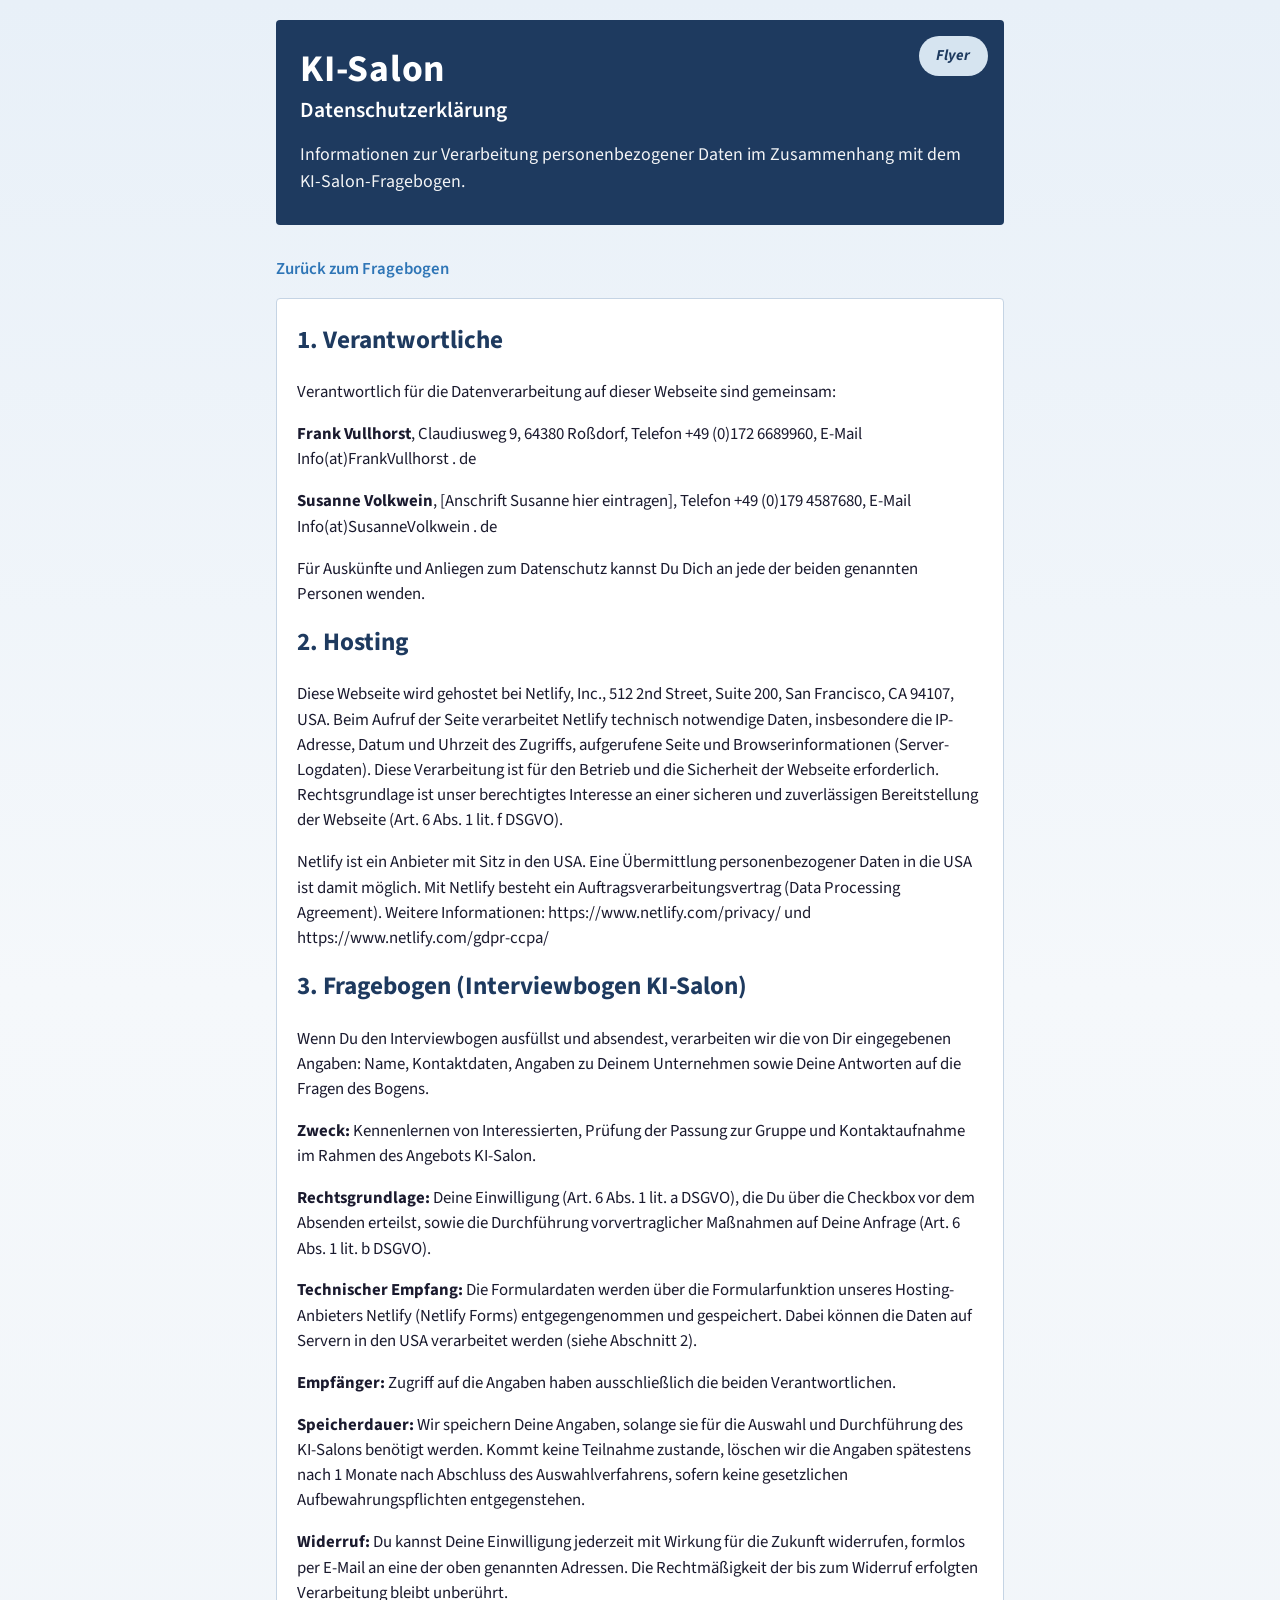
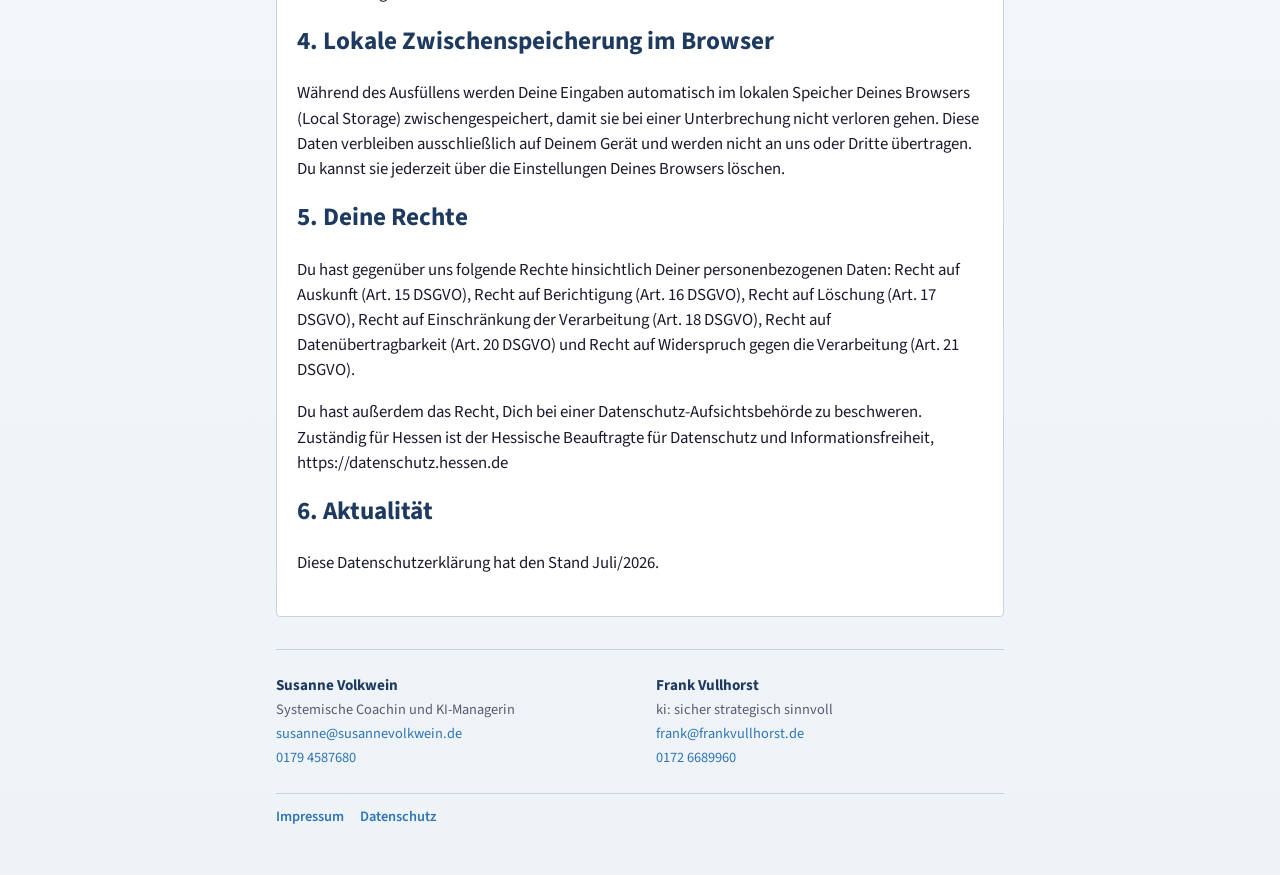
==== datenschutz.html @ 0740400a "Deine Commit-Nachricht" ====
<!DOCTYPE html>
<html lang="de">
<head>
  <meta charset="UTF-8">
  <meta name="viewport" content="width=device-width, initial-scale=1">
  <title>Datenschutz – KI-Salon</title>
  <link rel="preconnect" href="https://fonts.googleapis.com">
  <link rel="preconnect" href="https://fonts.gstatic.com" crossorigin>
  <link href="https://fonts.googleapis.com/css2?family=Source+Sans+3:ital,wght@0,400;0,600;0,700;1,400&display=swap" rel="stylesheet">
  <link rel="stylesheet" href="css/styles.css">
</head>
<body>
  <div class="page">
    <header class="hero">
      <a class="hero-action hero-flyer" href="assets/KI-Salon_Flyer.pdf" target="_blank" rel="noopener noreferrer">Flyer</a>
      <p class="hero-brand">KI-Salon</p>
      <h1 class="hero-title">Datenschutzerklärung</h1>
      <p class="hero-intro">Informationen zur Verarbeitung personenbezogener Daten im Zusammenhang mit dem KI-Salon-Fragebogen.</p>
    </header>

    <a class="back-link" href="index.html">Zurück zum Fragebogen</a>

    <main class="legal-content">
      <h2>1. Verantwortliche</h2>
      <p>Verantwortlich für die Datenverarbeitung auf dieser Webseite sind gemeinsam:</p>

      <p><strong>Frank Vullhorst</strong>, Claudiusweg 9, 64380 Roßdorf, Telefon +49 (0)172 6689960, E-Mail Info(at)FrankVullhorst . de</p>

      <p><strong>Susanne Volkwein</strong>, [Anschrift Susanne hier eintragen], Telefon +49 (0)179 4587680, E-Mail Info(at)SusanneVolkwein . de</p>

      <p>Für Auskünfte und Anliegen zum Datenschutz kannst Du Dich an jede der beiden genannten Personen wenden.</p>

      <h2>2. Hosting</h2>
      <p>Diese Webseite wird gehostet bei Netlify, Inc., 512 2nd Street, Suite 200, San Francisco, CA 94107, USA. Beim Aufruf der Seite verarbeitet Netlify technisch notwendige Daten, insbesondere die IP-Adresse, Datum und Uhrzeit des Zugriffs, aufgerufene Seite und Browserinformationen (Server-Logdaten). Diese Verarbeitung ist für den Betrieb und die Sicherheit der Webseite erforderlich. Rechtsgrundlage ist unser berechtigtes Interesse an einer sicheren und zuverlässigen Bereitstellung der Webseite (Art. 6 Abs. 1 lit. f DSGVO).</p>

      <p>Netlify ist ein Anbieter mit Sitz in den USA. Eine Übermittlung personenbezogener Daten in die USA ist damit möglich. Mit Netlify besteht ein Auftragsverarbeitungsvertrag (Data Processing Agreement). Weitere Informationen: https://www.netlify.com/privacy/ und https://www.netlify.com/gdpr-ccpa/</p>

      <h2>3. Fragebogen (Interviewbogen KI-Salon)</h2>
      <p>Wenn Du den Interviewbogen ausfüllst und absendest, verarbeiten wir die von Dir eingegebenen Angaben: Name, Kontaktdaten, Angaben zu Deinem Unternehmen sowie Deine Antworten auf die Fragen des Bogens.</p>

      <p><strong>Zweck:</strong> Kennenlernen von Interessierten, Prüfung der Passung zur Gruppe und Kontaktaufnahme im Rahmen des Angebots KI-Salon.</p>

      <p><strong>Rechtsgrundlage:</strong> Deine Einwilligung (Art. 6 Abs. 1 lit. a DSGVO), die Du über die Checkbox vor dem Absenden erteilst, sowie die Durchführung vorvertraglicher Maßnahmen auf Deine Anfrage (Art. 6 Abs. 1 lit. b DSGVO).</p>

      <p><strong>Technischer Empfang:</strong> Die Formulardaten werden über die Formularfunktion unseres Hosting-Anbieters Netlify (Netlify Forms) entgegengenommen und gespeichert. Dabei können die Daten auf Servern in den USA verarbeitet werden (siehe Abschnitt 2).</p>

      <p><strong>Empfänger:</strong> Zugriff auf die Angaben haben ausschließlich die beiden Verantwortlichen.</p>

      <p><strong>Speicherdauer:</strong> Wir speichern Deine Angaben, solange sie für die Auswahl und Durchführung des KI-Salons benötigt werden. Kommt keine Teilnahme zustande, löschen wir die Angaben spätestens nach 1 Monate nach Abschluss des Auswahlverfahrens, sofern keine gesetzlichen Aufbewahrungspflichten entgegenstehen.</p>

      <p><strong>Widerruf:</strong> Du kannst Deine Einwilligung jederzeit mit Wirkung für die Zukunft widerrufen, formlos per E-Mail an eine der oben genannten Adressen. Die Rechtmäßigkeit der bis zum Widerruf erfolgten Verarbeitung bleibt unberührt.</p>

      <h2>4. Lokale Zwischenspeicherung im Browser</h2>
      <p>Während des Ausfüllens werden Deine Eingaben automatisch im lokalen Speicher Deines Browsers (Local Storage) zwischengespeichert, damit sie bei einer Unterbrechung nicht verloren gehen. Diese Daten verbleiben ausschließlich auf Deinem Gerät und werden nicht an uns oder Dritte übertragen. Du kannst sie jederzeit über die Einstellungen Deines Browsers löschen.</p>

      <h2>5. Deine Rechte</h2>
      <p>Du hast gegenüber uns folgende Rechte hinsichtlich Deiner personenbezogenen Daten: Recht auf Auskunft (Art. 15 DSGVO), Recht auf Berichtigung (Art. 16 DSGVO), Recht auf Löschung (Art. 17 DSGVO), Recht auf Einschränkung der Verarbeitung (Art. 18 DSGVO), Recht auf Datenübertragbarkeit (Art. 20 DSGVO) und Recht auf Widerspruch gegen die Verarbeitung (Art. 21 DSGVO).</p>

      <p>Du hast außerdem das Recht, Dich bei einer Datenschutz-Aufsichtsbehörde zu beschweren. Zuständig für Hessen ist der Hessische Beauftragte für Datenschutz und Informationsfreiheit, https://datenschutz.hessen.de</p>

      <h2>6. Aktualität</h2>
      <p>Diese Datenschutzerklärung hat den Stand Juli/2026.</p>
    </main>

    <footer class="footer">
      <div class="footer-person">
        <strong>Susanne Volkwein</strong>
        <span>Systemische Coachin und KI-Managerin</span>
        <a href="#" class="email-link" data-e="c3VzYW5uZUBzdXNhbm5ldm9sa3dlaW4uZGU=">E-Mail</a>
        <a href="tel:+491794587680">0179 4587680</a>
      </div>
      <div class="footer-person">
        <strong>Frank Vullhorst</strong>
        <span>ki: sicher strategisch sinnvoll</span>
        <a href="#" class="email-link" data-e="ZnJhbmtAZnJhbmt2dWxsaG9yc3QuZGU=">E-Mail</a>
        <a href="tel:+491726689960">0172 6689960</a>
      </div>
      <nav class="footer-legal" aria-label="Rechtliche Seiten">
        <a href="impressum.html">Impressum</a>
        <a href="datenschutz.html">Datenschutz</a>
      </nav>
    </footer>
  </div>

  <script src="js/site.js"></script>
</body>
</html>
---- css/styles.css ----
:root {
  --color-navy: #1e3a5f;
  --color-blue: #2e75b6;
  --color-box-mid: #d6e4f0;
  --color-box-light: #f0f6fc;
  --color-hint: #5a5a6e;
  --color-text: #1a1a2e;
  --color-required: #ee0000;
  --color-white: #ffffff;
  --color-border: #c5d4e4;
  --color-error-bg: #fdeaea;
  --font: Calibri, "Source Sans 3", system-ui, sans-serif;
  --max-width: 760px;
  --radius: 4px;
  --space: 1.25rem;
}

*,
*::before,
*::after {
  box-sizing: border-box;
}

html {
  scroll-behavior: smooth;
}

body {
  margin: 0;
  font-family: var(--font);
  font-size: 1.05rem;
  line-height: 1.5;
  color: var(--color-text);
  background:
    linear-gradient(180deg, #e8f0f8 0%, #f5f8fb 40%, #eef3f8 100%);
  min-height: 100vh;
}

.page {
  max-width: var(--max-width);
  margin: 0 auto;
  padding: 1.25rem 1rem 3rem;
}

.visually-hidden {
  position: absolute;
  width: 1px;
  height: 1px;
  padding: 0;
  margin: -1px;
  overflow: hidden;
  clip: rect(0, 0, 0, 0);
  white-space: nowrap;
  border: 0;
}

/* Hero / title box */
.hero {
  position: relative;
  background: var(--color-navy);
  color: var(--color-white);
  padding: 1.75rem 1.5rem 1.85rem;
  border-radius: var(--radius);
  margin-bottom: 2rem;
}

.hero-action,
.hero-flyer {
  position: absolute;
  top: 1rem;
  right: 1rem;
  display: inline-flex;
  align-items: center;
  justify-content: center;
  min-height: 40px;
  padding: 0.4rem 1.1rem;
  border-radius: 999px;
  background: var(--color-box-mid);
  color: var(--color-navy);
  font-weight: 700;
  font-size: 0.95rem;
  font-style: italic;
  text-decoration: none;
  line-height: 1;
  transition: background 0.15s ease, transform 0.1s ease;
}

.hero-action:hover,
.hero-flyer:hover {
  background: var(--color-white);
}

.hero-action:focus-visible,
.hero-flyer:focus-visible {
  outline: 3px solid rgba(214, 228, 240, 0.85);
  outline-offset: 2px;
}

.hero-brand {
  margin: 0 0 0.35rem;
  padding-right: 5.5rem;
  font-size: clamp(1.85rem, 5vw, 2.35rem);
  font-weight: 700;
  letter-spacing: 0.02em;
  line-height: 1.15;
}

.hero-title {
  margin: 0 0 1rem;
  font-size: clamp(1.15rem, 3vw, 1.35rem);
  font-weight: 600;
  line-height: 1.3;
}

.hero-intro {
  margin: 0;
  font-size: clamp(1.05rem, 2.4vw, 1.12rem);
  line-height: 1.52;
  opacity: 0.95;
  max-width: 100%;
}

.hero-offline-hint {
  margin: 0.85rem 0 0;
  font-size: 0.9rem;
  line-height: 1.45;
  opacity: 0.9;
  max-width: 42em;
}

.hero-offline-hint a {
  color: var(--color-box-mid);
  font-weight: 600;
  text-decoration: underline;
  text-underline-offset: 0.15em;
}

.hero-offline-hint a:hover {
  color: var(--color-white);
}

/* Status */
.form-status {
  margin: 0 0 1.25rem;
  padding: 0.85rem 1rem;
  border-radius: var(--radius);
  font-size: 0.95rem;
}

.form-status-error {
  background: var(--color-error-bg);
  color: #8b1010;
  border: 1px solid #e8a0a0;
}

/* Sections */
.section {
  margin-bottom: 2.25rem;
}

.section-eyebrow {
  margin: 0 0 1.15rem;
  font-size: clamp(1.1rem, 2.8vw, 1.25rem);
  font-weight: 700;
  letter-spacing: 0.04em;
  text-transform: uppercase;
  color: var(--color-blue);
  line-height: 1.25;
}

.section-note {
  margin: -0.5rem 0 1.1rem;
  font-size: 0.92rem;
  color: var(--color-hint);
  font-style: italic;
}

/* Fields */
.field {
  margin-bottom: 1.35rem;
}

.field-grid {
  display: grid;
  grid-template-columns: 1fr 1fr;
  gap: 0 1rem;
}

.field-span-2 {
  grid-column: 1 / -1;
}

label,
legend {
  display: block;
  font-weight: 700;
  color: var(--color-navy);
  margin-bottom: 0.35rem;
  font-size: 1rem;
}

fieldset {
  border: 0;
  margin: 0;
  padding: 0;
  min-width: 0;
}

legend {
  padding: 0;
  float: left;
  width: 100%;
}

legend + .hint,
legend + .choice-list {
  clear: both;
}

.hint {
  margin: 0 0 0.55rem;
  font-size: 0.88rem;
  font-weight: 400;
  color: var(--color-hint);
  line-height: 1.45;
}

.required {
  color: var(--color-required);
  font-weight: 700;
}

input[type="text"],
input[type="email"],
input[type="tel"],
textarea {
  width: 100%;
  font-family: inherit;
  font-size: 16px;
  line-height: 1.4;
  color: var(--color-text);
  background: var(--color-white);
  border: 1px solid var(--color-border);
  border-radius: var(--radius);
  padding: 0.65rem 0.75rem;
  min-height: 44px;
  transition: border-color 0.15s ease, box-shadow 0.15s ease;
}

textarea {
  min-height: 6.5rem;
  resize: vertical;
}

input:focus,
textarea:focus,
.choice:focus-within,
.scale-option:focus-within {
  outline: none;
}

input:focus,
textarea:focus {
  border-color: var(--color-blue);
  box-shadow: 0 0 0 3px rgba(46, 117, 182, 0.22);
}

input.field-invalid,
textarea.field-invalid {
  border-color: var(--color-required);
  box-shadow: 0 0 0 3px rgba(238, 0, 0, 0.12);
}

/* Choices */
.choice-list {
  display: flex;
  flex-direction: column;
  gap: 0.15rem;
}

.choice-list-inline {
  flex-direction: row;
  flex-wrap: wrap;
  gap: 0.4rem 1rem;
}

.choice {
  display: flex;
  align-items: flex-start;
  gap: 0.5rem;
  font-weight: 400;
  color: var(--color-text);
  cursor: pointer;
  min-height: 36px;
  padding: 0.1rem 0;
}

.choice input {
  width: 1.15rem;
  height: 1.15rem;
  margin-top: 0.2rem;
  flex-shrink: 0;
  accent-color: var(--color-blue);
}

.choice span {
  line-height: 1.4;
}

.choice-with-input {
  flex-wrap: nowrap;
  align-items: flex-start;
}

.choice-input-row {
  display: flex;
  flex: 1;
  align-items: center;
  gap: 0.35rem;
  min-width: 0;
  flex-wrap: wrap;
}

.choice-input-label {
  flex-shrink: 0;
  line-height: 1.4;
}

.choice-with-input .choice-input {
  flex: 1 1 14rem;
  min-width: 10rem;
  max-width: 100%;
  margin-top: 0;
  min-height: 34px;
  padding: 0.25rem 0.35rem 0.15rem;
  border: 0;
  border-bottom: 2px solid var(--color-navy);
  border-radius: 0;
  background: var(--color-white);
  font-size: 16px;
  color: var(--color-text);
}

.choice-with-input .choice-input::placeholder {
  color: transparent;
}

.choice-with-input .choice-input:focus {
  outline: none;
  border-bottom-color: var(--color-blue);
  box-shadow: none;
}

.choice-with-input .choice-input:disabled {
  opacity: 1;
  cursor: not-allowed;
  background: rgba(255, 255, 255, 0.65);
  border-bottom-color: var(--color-border);
  color: var(--color-hint);
}

.choice-with-input .choice-input:not(:disabled) {
  background: var(--color-white);
  border-bottom-color: var(--color-navy);
  cursor: text;
}

.choice-input.field-invalid {
  border-bottom-color: var(--color-required);
}

.choice-list-stacked-mobile {
  flex-direction: row;
  flex-wrap: wrap;
}

/* Scale 1–10 */
.scale {
  display: flex;
  flex-wrap: wrap;
  gap: 0.4rem;
}

.scale-option {
  position: relative;
  margin: 0;
  cursor: pointer;
  font-weight: 600;
  color: var(--color-navy);
}

.scale-option input {
  position: absolute;
  opacity: 0;
  width: 1px;
  height: 1px;
  margin: 0;
}

.scale-option span {
  display: flex;
  align-items: center;
  justify-content: center;
  min-width: 44px;
  min-height: 44px;
  padding: 0 0.5rem;
  border: 1px solid var(--color-border);
  border-radius: var(--radius);
  background: var(--color-white);
  transition: background 0.15s ease, border-color 0.15s ease, color 0.15s ease;
}

.scale-option:hover span {
  border-color: var(--color-blue);
}

.scale-option input:focus-visible + span {
  box-shadow: 0 0 0 3px rgba(46, 117, 182, 0.28);
}

.scale-option input:checked + span {
  background: var(--color-blue);
  border-color: var(--color-blue);
  color: var(--color-white);
}

/* Privacy box */
.privacy-box {
  background: var(--color-box-mid);
  padding: 1.35rem 1.25rem 1.25rem;
  border-radius: var(--radius);
  margin-bottom: 1.75rem;
}

.privacy-title {
  margin: 0 0 0.75rem;
  font-size: 1.05rem;
  font-weight: 700;
  color: var(--color-navy);
  text-transform: none;
  letter-spacing: 0;
}

.privacy-text {
  margin: 0 0 1rem;
  font-size: 0.95rem;
  color: var(--color-text);
  line-height: 1.5;
}

.privacy-text a {
  color: var(--color-navy);
  font-weight: 700;
}

.privacy-check {
  display: flex;
  align-items: center;
  justify-content: space-between;
  gap: 1.25rem;
  background: var(--color-box-light);
  padding: 0.85rem 1rem;
  border-radius: var(--radius);
  margin: 0;
}

.privacy-check-label {
  flex: 0 1 auto;
  margin: 0;
  min-height: auto;
  padding: 0;
  white-space: nowrap;
}

.privacy-check-label span {
  font-weight: 700;
  color: var(--color-navy);
}

.privacy-check .draft-hint {
  flex: 0 1 52%;
  margin: 0 0 0 auto;
  font-size: 0.8rem;
  line-height: 1.35;
  color: var(--color-hint);
  text-align: right;
}

/* Submit */
.submit-row {
  display: flex;
  flex-direction: column;
  align-items: stretch;
  gap: 0.85rem;
  margin-bottom: 2rem;
}

.draft-hint {
  margin: 0;
  font-size: 0.88rem;
  color: var(--color-hint);
}

.closing-hint {
  margin: 0;
  font-size: 0.96rem;
  color: var(--color-navy);
}

.btn-submit {
  font-family: inherit;
  font-size: 1.05rem;
  font-weight: 700;
  color: var(--color-white);
  background: var(--color-navy);
  border: 0;
  border-radius: var(--radius);
  min-height: 48px;
  padding: 0.75rem 1.5rem;
  cursor: pointer;
  transition: background 0.15s ease, transform 0.1s ease;
}

.btn-submit:hover:not(:disabled) {
  background: #16304f;
}

.btn-submit:focus-visible {
  outline: 3px solid rgba(46, 117, 182, 0.45);
  outline-offset: 2px;
}

.btn-submit:disabled {
  opacity: 0.65;
  cursor: not-allowed;
}

/* Success / Geschafft */
.success-box {
  background: var(--color-navy);
  color: var(--color-white);
  padding: 1.85rem 1.5rem;
  border-radius: var(--radius);
  margin-bottom: 2rem;
}

.success-title {
  margin: 0 0 0.75rem;
  font-size: clamp(1.5rem, 4vw, 1.85rem);
  font-weight: 700;
}

.success-text {
  margin: 0 0 0.65rem;
  font-size: 1rem;
  line-height: 1.55;
  opacity: 0.95;
}

.success-text:last-child {
  margin-bottom: 0;
}

/* Footer */
.footer {
  display: flex;
  flex-wrap: wrap;
  gap: 1.5rem 2rem;
  padding-top: 1.5rem;
  border-top: 1px solid var(--color-border);
  font-size: 0.9rem;
  color: var(--color-hint);
}

.footer-person {
  display: flex;
  flex-direction: column;
  gap: 0.15rem;
  min-width: min(100%, 14rem);
  flex: 1;
}

.footer-person strong {
  color: var(--color-navy);
  font-size: 0.95rem;
}

.footer-person a {
  color: var(--color-blue);
  text-decoration: none;
}

.footer-person a:hover {
  text-decoration: underline;
}

.footer-legal {
  display: flex;
  gap: 1rem;
  width: 100%;
  padding-top: 0.75rem;
  border-top: 1px solid var(--color-border);
}

.footer-legal a {
  color: var(--color-blue);
  text-decoration: none;
  font-weight: 600;
}

.footer-legal a:hover {
  text-decoration: underline;
}

.legal-content {
  background: var(--color-white);
  border: 1px solid var(--color-border);
  border-radius: var(--radius);
  padding: 1.4rem 1.25rem;
  margin-bottom: 2rem;
}

.legal-content h2 {
  margin-top: 0;
  color: var(--color-navy);
}

.back-link {
  display: inline-block;
  margin-bottom: 1rem;
  color: var(--color-blue);
  text-decoration: none;
  font-weight: 600;
}

.back-link:hover {
  text-decoration: underline;
}

/* Mobile */
@media (max-width: 600px) {
  .page {
    padding: 0.85rem 0.75rem 2.5rem;
  }

  .hero {
    padding: 1.35rem 1.1rem 1.45rem;
    margin-bottom: 1.5rem;
  }

  .hero-action,
  .hero-flyer {
    top: 0.75rem;
    right: 0.75rem;
    min-height: 36px;
    padding: 0.35rem 0.9rem;
    font-size: 0.88rem;
  }

  .hero-brand {
    padding-right: 4.75rem;
  }

  .hero-offline-hint {
    font-size: 0.85rem;
  }

  .field-grid {
    grid-template-columns: 1fr;
  }

  .field-span-2 {
    grid-column: 1;
  }

  .scale {
    gap: 0.35rem;
  }

  .scale-option span {
    min-width: 40px;
    min-height: 42px;
    font-size: 0.95rem;
  }

  .privacy-box {
    padding: 1.15rem 1rem;
  }

  .privacy-check {
    flex-wrap: wrap;
    align-items: flex-start;
  }

  .privacy-check-label {
    white-space: normal;
  }

  .privacy-check .draft-hint {
    flex: 1 1 100%;
    max-width: 100%;
    margin-left: 0;
    padding-left: 1.65rem;
    text-align: left;
  }

  .footer {
    flex-direction: column;
    gap: 1.25rem;
  }

  .choice-list-stacked-mobile {
    flex-direction: column;
    gap: 0.15rem;
  }

  .choice-with-input {
    flex-wrap: wrap;
  }

  .choice-input-row {
    flex: 1 1 100%;
    padding-left: 1.65rem;
  }

  .choice-with-input .choice-input {
    min-width: 100%;
  }
}
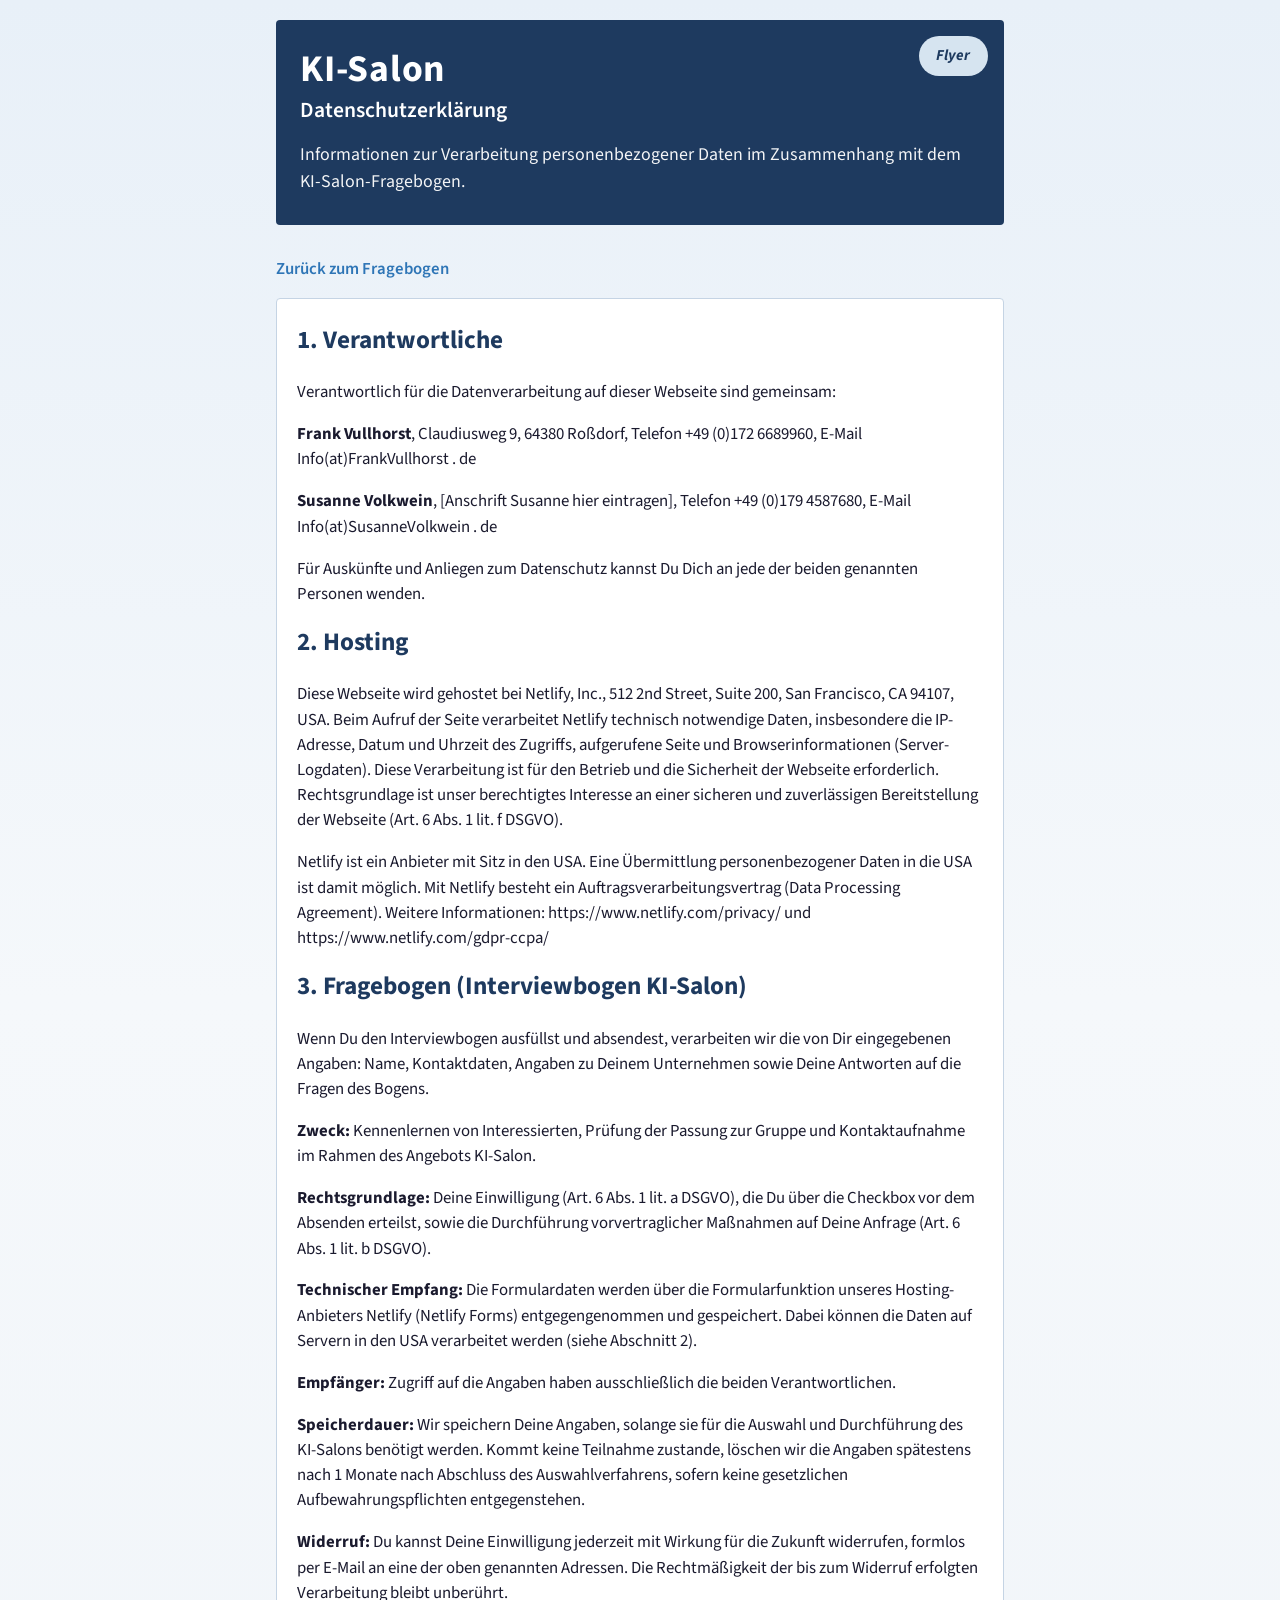
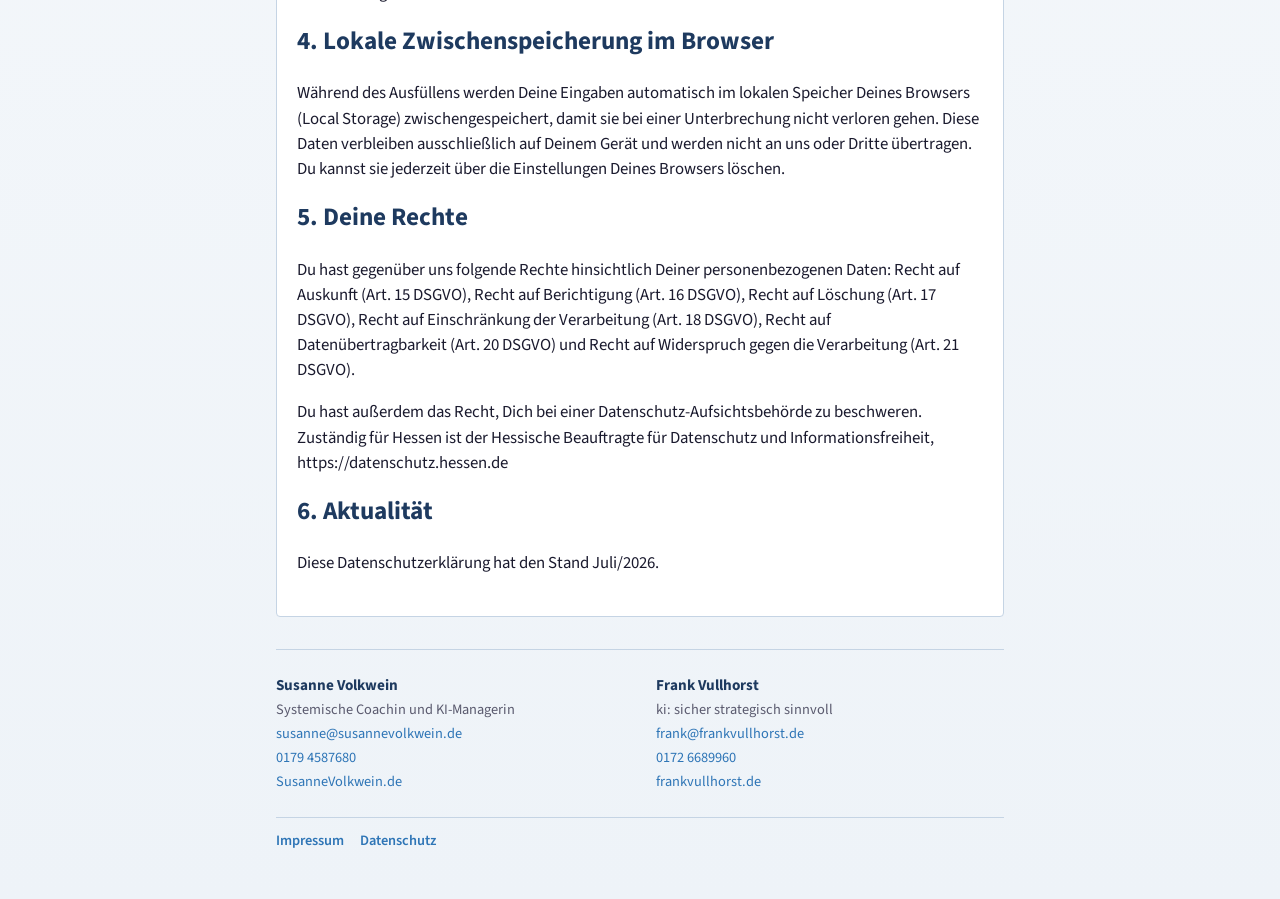
==== commit 332c0a5d: "Rechnungsadresse Pflichtfelder, Footer-Links und Flyer aktualisieren. Co-authored-by: Cursor <cursor" ====
--- a/datenschutz.html
+++ b/datenschutz.html
@@ -68,12 +68,14 @@
         <span>Systemische Coachin und KI-Managerin</span>
         <a href="#" class="email-link" data-e="c3VzYW5uZUBzdXNhbm5ldm9sa3dlaW4uZGU=">E-Mail</a>
         <a href="tel:+491794587680">0179 4587680</a>
+        <a href="https://susannevolkwein.de" target="_blank" rel="noopener noreferrer">SusanneVolkwein.de</a>
       </div>
       <div class="footer-person">
         <strong>Frank Vullhorst</strong>
         <span>ki: sicher strategisch sinnvoll</span>
         <a href="#" class="email-link" data-e="ZnJhbmtAZnJhbmt2dWxsaG9yc3QuZGU=">E-Mail</a>
         <a href="tel:+491726689960">0172 6689960</a>
+        <a href="https://frankvullhorst.de" target="_blank" rel="noopener noreferrer">frankvullhorst.de</a>
       </div>
       <nav class="footer-legal" aria-label="Rechtliche Seiten">
         <a href="impressum.html">Impressum</a>
--- a/css/styles.css
+++ b/css/styles.css
@@ -175,6 +175,14 @@
   font-style: italic;
 }
 
+.billing-label {
+  margin: 0.35rem 0 1rem;
+  font-size: 1rem;
+  font-weight: 600;
+  color: var(--color-navy);
+  letter-spacing: 0.01em;
+}
+
 /* Fields */
 .field {
   margin-bottom: 1.35rem;
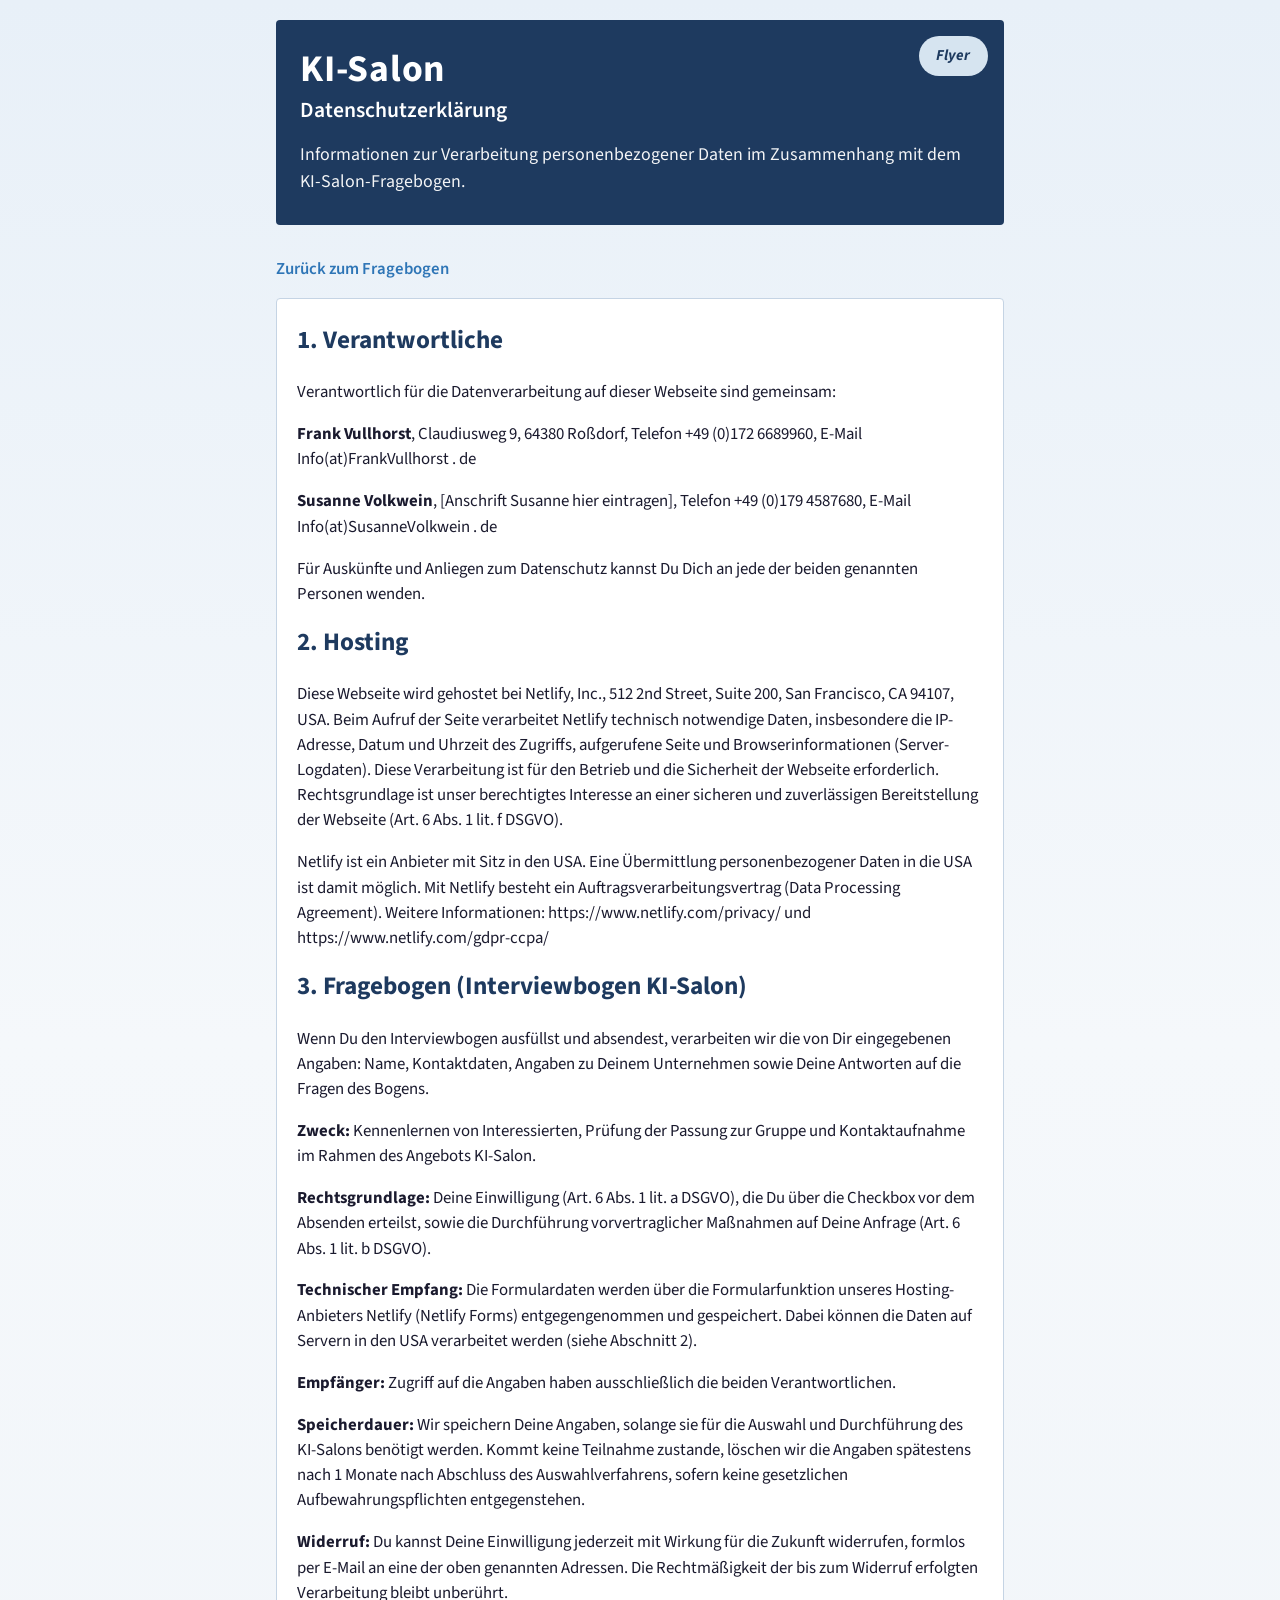
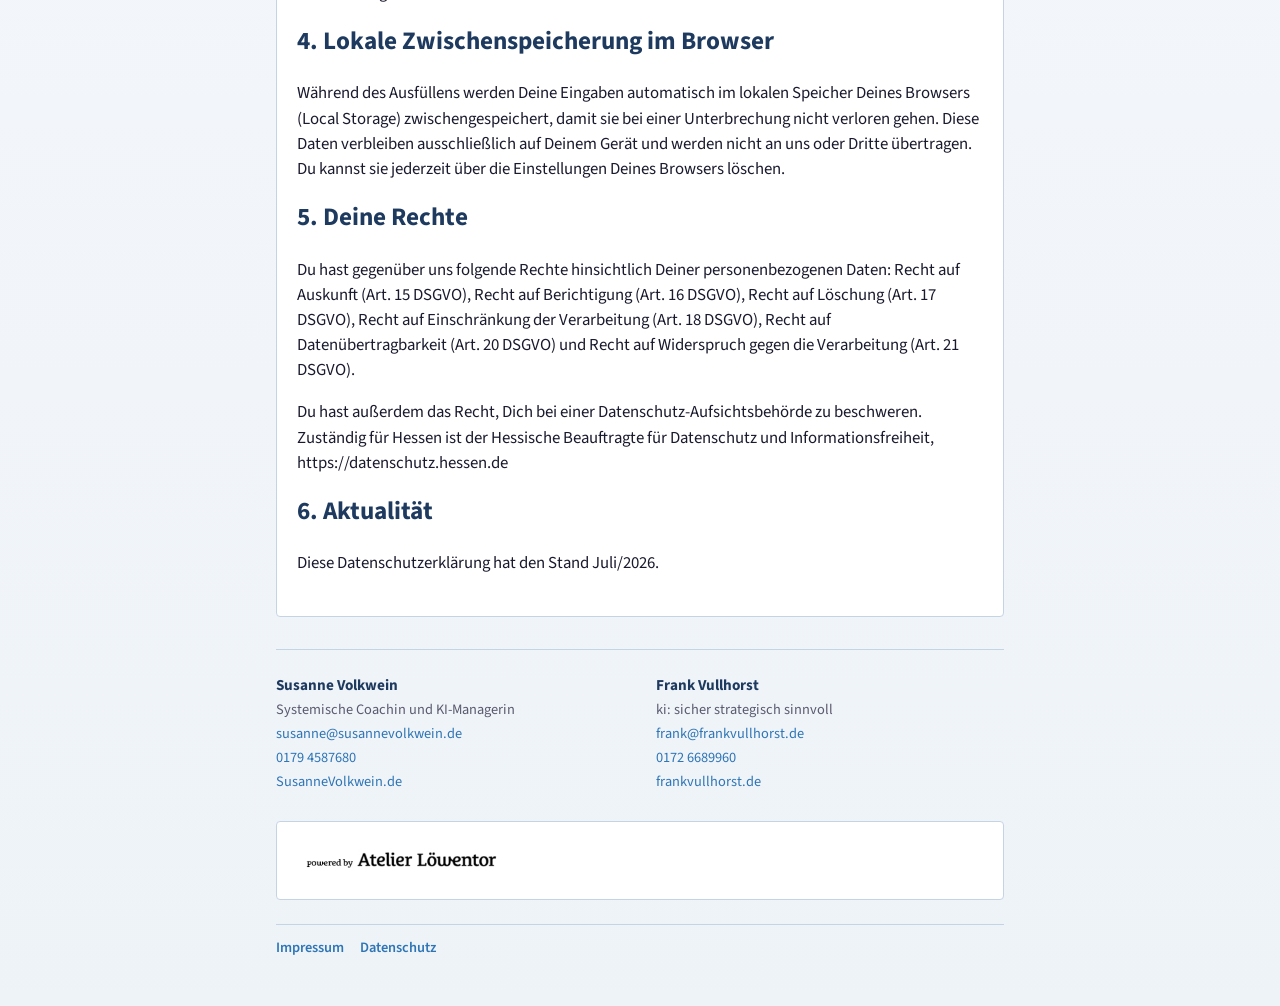
==== commit d31e8d1e: "Flyer, Termine und Fragebogen-PDFs aktualisieren; Partnerlogo und Kurzinfo ergänzen. Co-authored-by:" ====
--- a/datenschutz.html
+++ b/datenschutz.html
@@ -77,6 +77,16 @@
         <a href="tel:+491726689960">0172 6689960</a>
         <a href="https://frankvullhorst.de" target="_blank" rel="noopener noreferrer">frankvullhorst.de</a>
       </div>
+      <div class="footer-partner">
+        <a href="https://www.loewentor.de/" target="_blank" rel="noopener noreferrer">
+          <img
+            src="assets/powered-by-atelier-loewentor.png"
+            alt="powered by Atelier Löwentor"
+            width="240"
+            height="60"
+          >
+        </a>
+      </div>
       <nav class="footer-legal" aria-label="Rechtliche Seiten">
         <a href="impressum.html">Impressum</a>
         <a href="datenschutz.html">Datenschutz</a>
--- a/css/styles.css
+++ b/css/styles.css
@@ -105,6 +105,16 @@
   line-height: 1.15;
 }
 
+.hero-tagline {
+  margin: 0 0 0.85rem;
+  padding-right: 5.5rem;
+  font-size: clamp(1rem, 2.5vw, 1.12rem);
+  font-weight: 400;
+  font-style: italic;
+  line-height: 1.35;
+  opacity: 0.9;
+}
+
 .hero-title {
   margin: 0 0 1rem;
   font-size: clamp(1.15rem, 3vw, 1.35rem);
@@ -137,6 +147,69 @@
 
 .hero-offline-hint a:hover {
   color: var(--color-white);
+}
+
+/* Kurzinfo KI-Salon */
+.salon-info {
+  background: var(--color-white);
+  border: 1px solid var(--color-border);
+  border-left: 4px solid var(--color-navy);
+  border-radius: var(--radius);
+  padding: 1.25rem 1.35rem 1.3rem;
+  margin: 0 0 1.75rem;
+}
+
+.salon-info-claim {
+  margin: 0 0 0.55rem;
+  font-size: 1.08rem;
+  font-weight: 700;
+  color: var(--color-navy);
+  line-height: 1.3;
+}
+
+.salon-info-format {
+  margin: 0 0 0.55rem;
+  font-size: 0.98rem;
+  font-weight: 600;
+  color: var(--color-text);
+  line-height: 1.4;
+}
+
+.salon-info-venue {
+  margin: 0 0 0.85rem;
+  font-size: 0.95rem;
+  color: var(--color-text);
+  line-height: 1.45;
+}
+
+.salon-info-prices {
+  margin: 0 0 0.85rem;
+  padding-left: 1.15rem;
+  font-size: 0.95rem;
+  color: var(--color-text);
+  line-height: 1.5;
+}
+
+.salon-info-prices li {
+  margin-bottom: 0.25rem;
+}
+
+.salon-info-cta {
+  margin: 0;
+  font-size: 0.92rem;
+  color: var(--color-hint);
+  line-height: 1.45;
+}
+
+.salon-info-cta a {
+  color: var(--color-blue);
+  font-weight: 600;
+  text-decoration: underline;
+  text-underline-offset: 0.15em;
+}
+
+.salon-info-cta a:hover {
+  color: var(--color-navy);
 }
 
 /* Status */
@@ -432,6 +505,164 @@
   color: var(--color-white);
 }
 
+/* Terminfindung */
+.termin-section {
+  background: var(--color-box-light);
+  padding: 1.35rem 1.25rem 1.25rem;
+  border-radius: var(--radius);
+  margin-bottom: 2.25rem;
+}
+
+.termin-intro {
+  margin-top: 0;
+}
+
+.termin-table-wrap {
+  overflow-x: auto;
+  margin-bottom: 1rem;
+  -webkit-overflow-scrolling: touch;
+}
+
+.termin-table {
+  width: 100%;
+  min-width: 28rem;
+  border-collapse: collapse;
+  font-size: 0.85rem;
+  background: var(--color-white);
+  border: 1px solid var(--color-navy);
+  table-layout: fixed;
+}
+
+.termin-table th,
+.termin-table td {
+  padding: 0.28rem 0.5rem;
+  border: 1px solid var(--color-navy);
+  vertical-align: middle;
+  line-height: 1.2;
+}
+
+.termin-table thead th {
+  padding: 0.35rem 0.5rem;
+  text-align: center;
+}
+
+.termin-table tbody td {
+  background: var(--color-white);
+}
+
+.termin-table th {
+  font-weight: 700;
+  color: var(--color-white);
+  background: var(--color-navy);
+  text-align: center;
+}
+
+.termin-table th:first-child {
+  width: 14%;
+}
+
+.termin-table th:nth-child(2) {
+  width: 44%;
+}
+
+.termin-table th:nth-child(3) {
+  width: 42%;
+}
+
+.termin-session {
+  text-align: center;
+  vertical-align: middle;
+  font-weight: 700;
+  font-size: 1.15rem;
+  color: var(--color-navy);
+}
+
+.termin-kw {
+  text-align: left;
+  white-space: nowrap;
+}
+
+.termin-dates {
+  font-size: 1.15rem;
+  font-weight: 700;
+  color: var(--color-text);
+}
+
+.termin-kw-label {
+  margin-left: 1.25rem;
+  font-size: 1.15rem;
+  font-weight: 700;
+  color: var(--color-hint);
+}
+
+.termin-timeline-cell {
+  text-align: center;
+  vertical-align: middle;
+  background: var(--color-white);
+  padding: 0.35rem 0.4rem;
+}
+
+.termin-timeline {
+  display: flex;
+  flex-direction: column;
+  align-items: center;
+  justify-content: space-evenly;
+  gap: 0;
+  min-height: 100%;
+  height: 100%;
+  padding: 0.25rem 0.15rem;
+}
+
+.termin-timeline-step {
+  display: flex;
+  flex-direction: column;
+  align-items: center;
+  gap: 0.05rem;
+  line-height: 1.2;
+}
+
+.termin-timeline-label {
+  font-size: 0.92rem;
+  color: var(--color-text);
+}
+
+.termin-timeline-time {
+  font-size: 1.05rem;
+  font-weight: 700;
+  color: var(--color-navy);
+}
+
+.termin-timeline-arrow {
+  display: block;
+  width: 0;
+  height: 0;
+  border-left: 6px solid transparent;
+  border-right: 6px solid transparent;
+  border-top: 9px solid var(--color-blue);
+  opacity: 0.8;
+  margin: 0.08rem 0;
+}
+
+.termin-pdf-link {
+  margin: 0 0 1.25rem;
+  font-size: 0.95rem;
+}
+
+.termin-pdf-link a {
+  color: var(--color-blue);
+  font-weight: 600;
+  text-decoration: underline;
+  text-underline-offset: 0.15em;
+}
+
+.termin-pdf-link a:hover {
+  color: var(--color-navy);
+}
+
+.termin-deadline {
+  margin-bottom: 0;
+}
+
 /* Privacy box */
 .privacy-box {
   background: var(--color-box-mid);
@@ -515,6 +746,11 @@
   color: var(--color-navy);
 }
 
+.closing-hint-date {
+  color: var(--color-required);
+  font-weight: 700;
+}
+
 .btn-submit {
   font-family: inherit;
   font-size: 1.05rem;
@@ -565,8 +801,13 @@
   opacity: 0.95;
 }
 
-.success-text:last-child {
-  margin-bottom: 0;
+.success-save-the-date {
+  margin: 1rem 0 0;
+  font-size: 1.15rem;
+  font-weight: 700;
+  line-height: 1.4;
+  color: #ff1d1d;
+  text-align: center;
 }
 
 /* Footer */
@@ -600,6 +841,32 @@
 
 .footer-person a:hover {
   text-decoration: underline;
+}
+
+.footer-partner {
+  width: 100%;
+  display: flex;
+  justify-content: flex-start;
+  align-items: center;
+  background: var(--color-white);
+  border: 1px solid var(--color-border);
+  border-radius: var(--radius);
+  padding: 1.1rem 1.35rem;
+  margin-top: 0.25rem;
+}
+
+.footer-partner a {
+  display: inline-flex;
+  align-items: center;
+  line-height: 0;
+  text-decoration: none;
+}
+
+.footer-partner img {
+  display: block;
+  width: auto;
+  max-width: min(100%, 240px);
+  height: auto;
 }
 
 .footer-legal {
@@ -669,16 +936,62 @@
     padding-right: 4.75rem;
   }
 
+  .hero-tagline {
+    padding-right: 4.75rem;
+    font-size: 0.95rem;
+  }
+
   .hero-offline-hint {
     font-size: 0.85rem;
   }
 
+  .salon-info {
+    padding: 1.1rem 1rem 1.15rem;
+  }
+
+  .footer-partner {
+    justify-content: center;
+    padding: 1rem 1.15rem;
+  }
+
   .field-grid {
     grid-template-columns: 1fr;
   }
 
   .field-span-2 {
     grid-column: 1;
+  }
+
+  .termin-table {
+    font-size: 0.78rem;
+    min-width: 26rem;
+  }
+
+  .termin-table th,
+  .termin-table td {
+    padding: 0.22rem 0.4rem;
+  }
+
+  .termin-session,
+  .termin-dates,
+  .termin-kw-label {
+    font-size: 1.05rem;
+  }
+
+  .termin-kw {
+    white-space: normal;
+  }
+
+  .termin-kw-label {
+    margin-left: 0.75rem;
+  }
+
+  .termin-timeline-label {
+    font-size: 0.86rem;
+  }
+
+  .termin-timeline-time {
+    font-size: 0.95rem;
   }
 
   .scale {
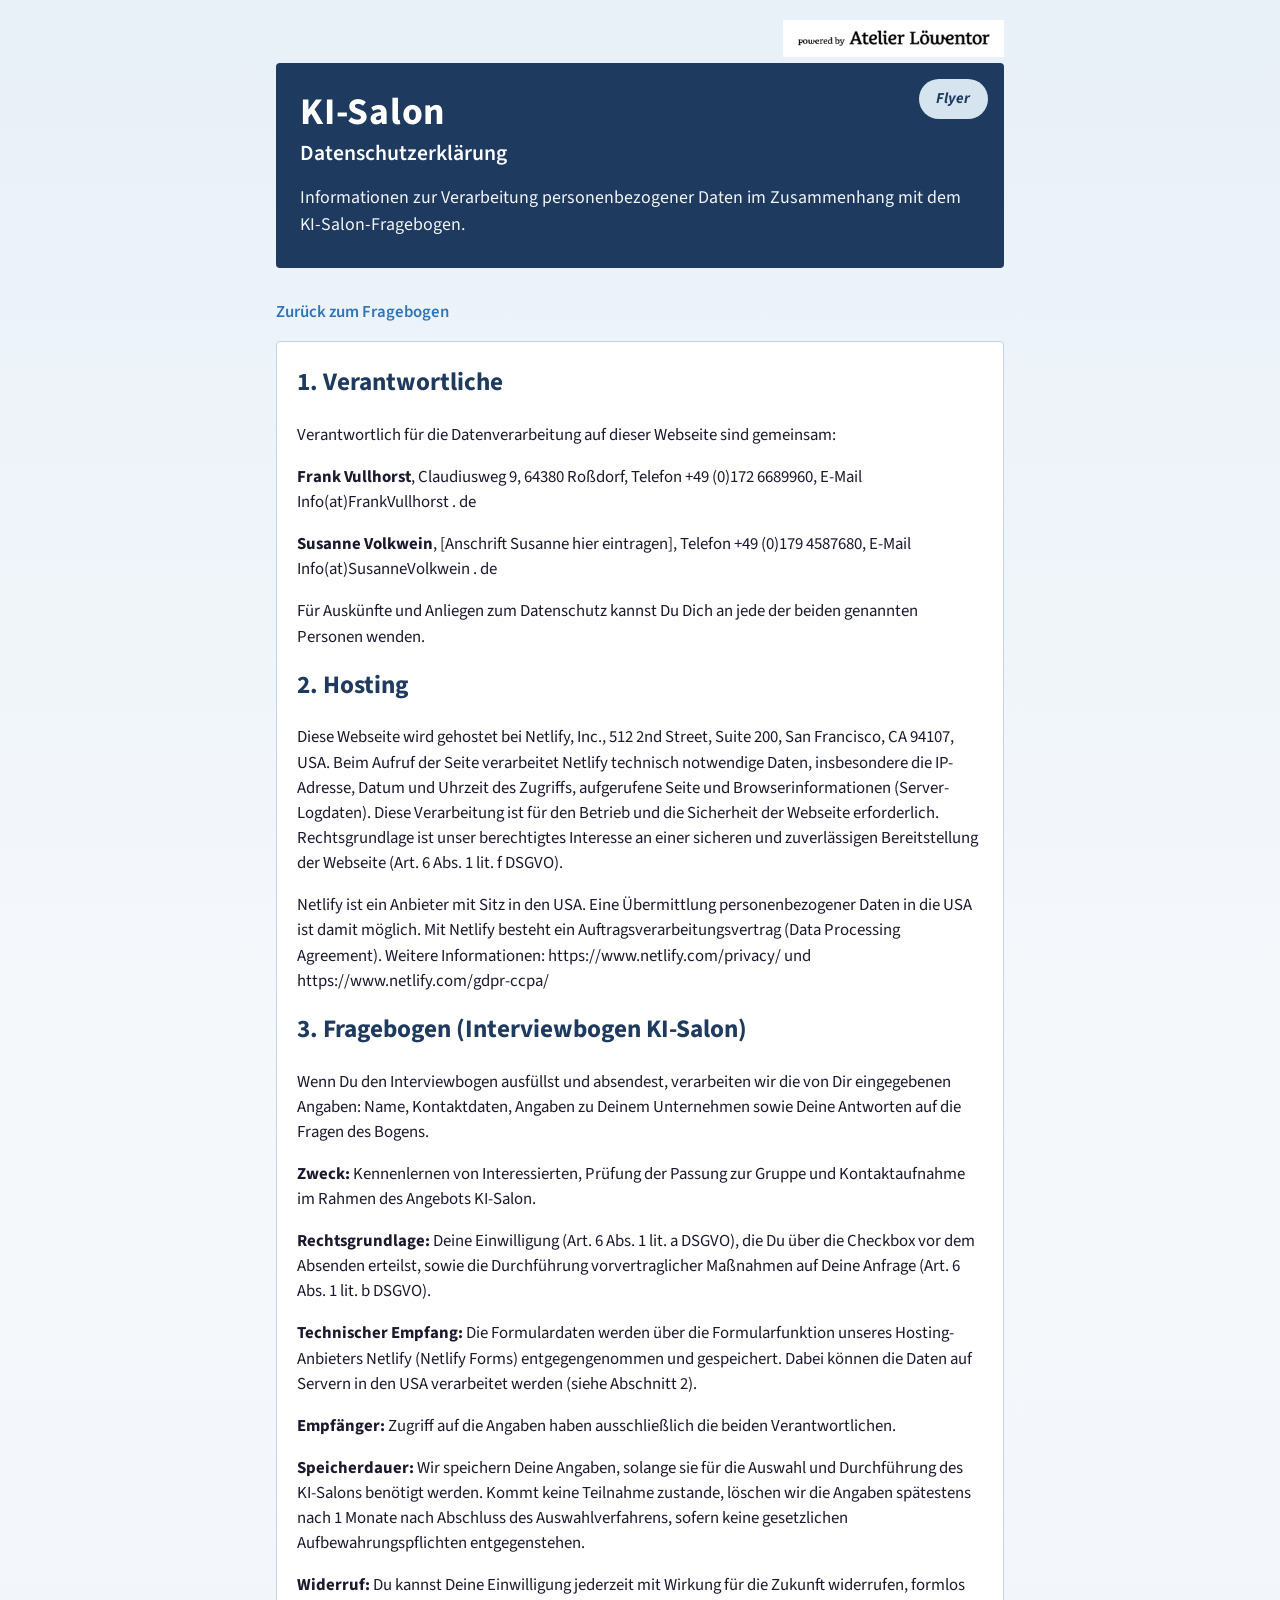
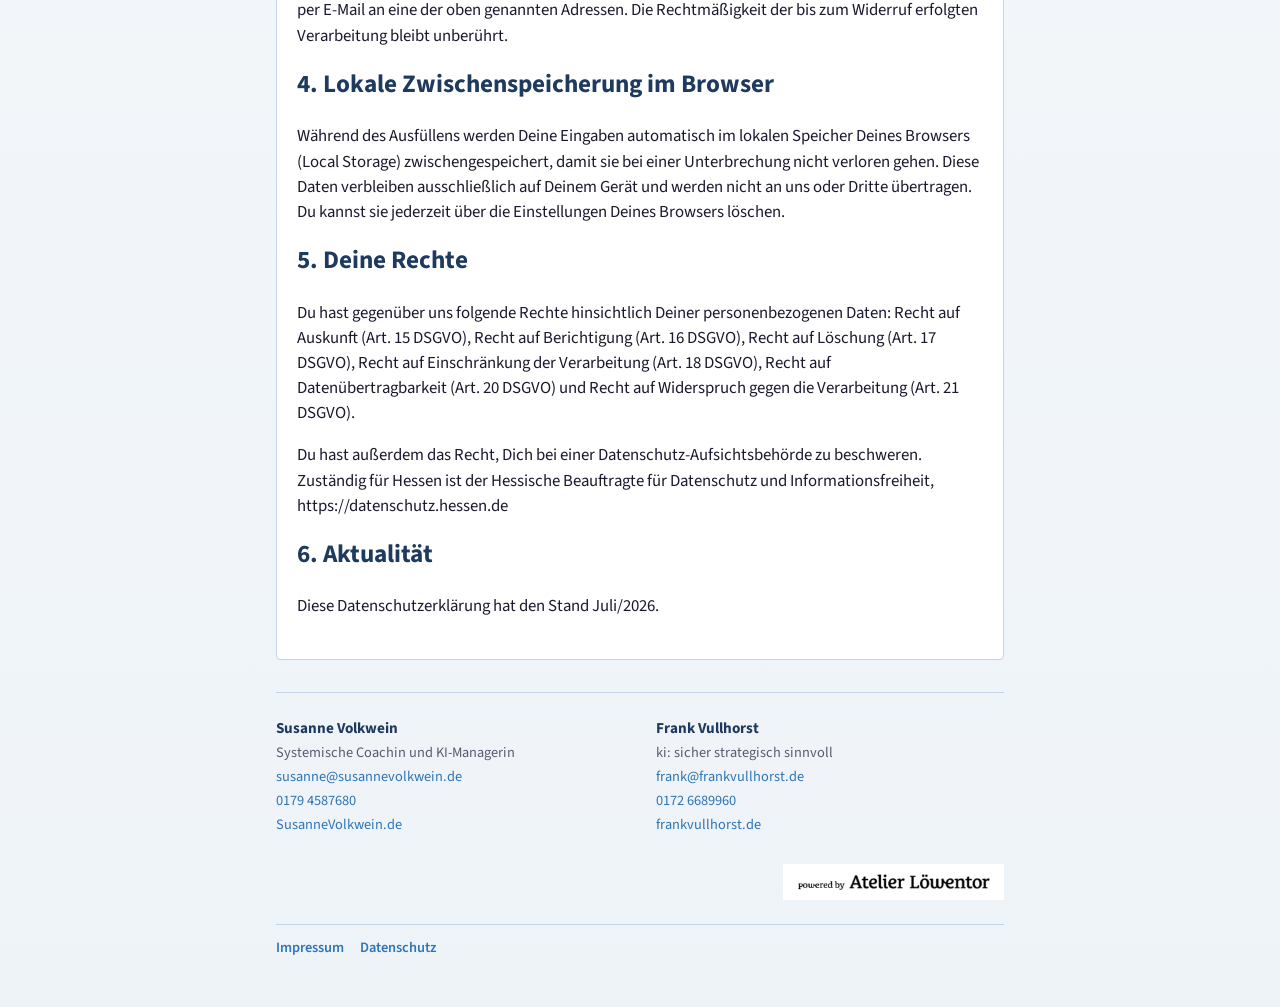
==== commit 02cc1830: "Header/Footer: Löwentor-Logo rechts, PDFs und Texte aktualisieren." ====
--- a/datenschutz.html
+++ b/datenschutz.html
@@ -11,6 +11,16 @@
 </head>
 <body>
   <div class="page">
+    <div class="partner-top">
+      <a href="https://www.loewentor.de/" target="_blank" rel="noopener noreferrer">
+        <img
+          src="assets/powered-by-atelier-loewentor.png"
+          alt="powered by Atelier Löwentor"
+          width="200"
+          height="24"
+        >
+      </a>
+    </div>
     <header class="hero">
       <a class="hero-action hero-flyer" href="assets/KI-Salon_Flyer.pdf" target="_blank" rel="noopener noreferrer">Flyer</a>
       <p class="hero-brand">KI-Salon</p>
--- a/css/styles.css
+++ b/css/styles.css
@@ -42,6 +42,33 @@
   padding: 1.25rem 1rem 3rem;
 }
 
+.partner-top {
+  display: block;
+  width: fit-content;
+  max-width: 100%;
+  margin: 0 0 0.4rem auto;
+  padding: 0;
+  background: transparent;
+  border: 0;
+  line-height: 0;
+}
+
+.partner-top a {
+  display: inline-block;
+  line-height: 0;
+  text-decoration: none;
+  background: var(--color-white);
+  padding: 0.4rem 0.65rem;
+  border-radius: 0;
+}
+
+.partner-top img {
+  display: block;
+  width: 200px;
+  max-width: 100%;
+  height: auto;
+}
+
 .visually-hidden {
   position: absolute;
   width: 1px;
@@ -132,10 +159,11 @@
 
 .hero-offline-hint {
   margin: 0.85rem 0 0;
-  font-size: 0.9rem;
+  font-size: 0.88rem;
   line-height: 1.45;
   opacity: 0.9;
-  max-width: 42em;
+  max-width: none;
+  white-space: nowrap;
 }
 
 .hero-offline-hint a {
@@ -147,69 +175,6 @@
 
 .hero-offline-hint a:hover {
   color: var(--color-white);
-}
-
-/* Kurzinfo KI-Salon */
-.salon-info {
-  background: var(--color-white);
-  border: 1px solid var(--color-border);
-  border-left: 4px solid var(--color-navy);
-  border-radius: var(--radius);
-  padding: 1.25rem 1.35rem 1.3rem;
-  margin: 0 0 1.75rem;
-}
-
-.salon-info-claim {
-  margin: 0 0 0.55rem;
-  font-size: 1.08rem;
-  font-weight: 700;
-  color: var(--color-navy);
-  line-height: 1.3;
-}
-
-.salon-info-format {
-  margin: 0 0 0.55rem;
-  font-size: 0.98rem;
-  font-weight: 600;
-  color: var(--color-text);
-  line-height: 1.4;
-}
-
-.salon-info-venue {
-  margin: 0 0 0.85rem;
-  font-size: 0.95rem;
-  color: var(--color-text);
-  line-height: 1.45;
-}
-
-.salon-info-prices {
-  margin: 0 0 0.85rem;
-  padding-left: 1.15rem;
-  font-size: 0.95rem;
-  color: var(--color-text);
-  line-height: 1.5;
-}
-
-.salon-info-prices li {
-  margin-bottom: 0.25rem;
-}
-
-.salon-info-cta {
-  margin: 0;
-  font-size: 0.92rem;
-  color: var(--color-hint);
-  line-height: 1.45;
-}
-
-.salon-info-cta a {
-  color: var(--color-blue);
-  font-weight: 600;
-  text-decoration: underline;
-  text-underline-offset: 0.15em;
-}
-
-.salon-info-cta a:hover {
-  color: var(--color-navy);
 }
 
 /* Status */
@@ -844,28 +809,30 @@
 }
 
 .footer-partner {
-  width: 100%;
-  display: flex;
-  justify-content: flex-start;
-  align-items: center;
-  background: var(--color-white);
-  border: 1px solid var(--color-border);
-  border-radius: var(--radius);
-  padding: 1.1rem 1.35rem;
-  margin-top: 0.25rem;
+  display: block;
+  width: fit-content;
+  max-width: 100%;
+  margin: 0.25rem 0 0 auto;
+  padding: 0;
+  background: transparent;
+  border: 0;
+  border-radius: 0;
+  line-height: 0;
 }
 
 .footer-partner a {
-  display: inline-flex;
-  align-items: center;
+  display: inline-block;
   line-height: 0;
   text-decoration: none;
+  background: var(--color-white);
+  padding: 0.4rem 0.65rem;
+  border-radius: 0;
 }
 
 .footer-partner img {
   display: block;
-  width: auto;
-  max-width: min(100%, 240px);
+  width: 200px;
+  max-width: 100%;
   height: auto;
 }
 
@@ -921,6 +888,19 @@
   .hero {
     padding: 1.35rem 1.1rem 1.45rem;
     margin-bottom: 1.5rem;
+  }
+
+  .partner-top {
+    margin: 0 0 0.35rem auto;
+    padding: 0;
+  }
+
+  .partner-top a {
+    padding: 0.35rem 0.55rem;
+  }
+
+  .partner-top img {
+    width: 170px;
   }
 
   .hero-action,
@@ -942,16 +922,21 @@
   }
 
   .hero-offline-hint {
-    font-size: 0.85rem;
-  }
-
-  .salon-info {
-    padding: 1.1rem 1rem 1.15rem;
+    font-size: 0.82rem;
+    white-space: normal;
   }
 
   .footer-partner {
-    justify-content: center;
-    padding: 1rem 1.15rem;
+    margin: 0.25rem 0 0 auto;
+    padding: 0;
+  }
+
+  .footer-partner a {
+    padding: 0.35rem 0.55rem;
+  }
+
+  .footer-partner img {
+    width: 170px;
   }
 
   .field-grid {
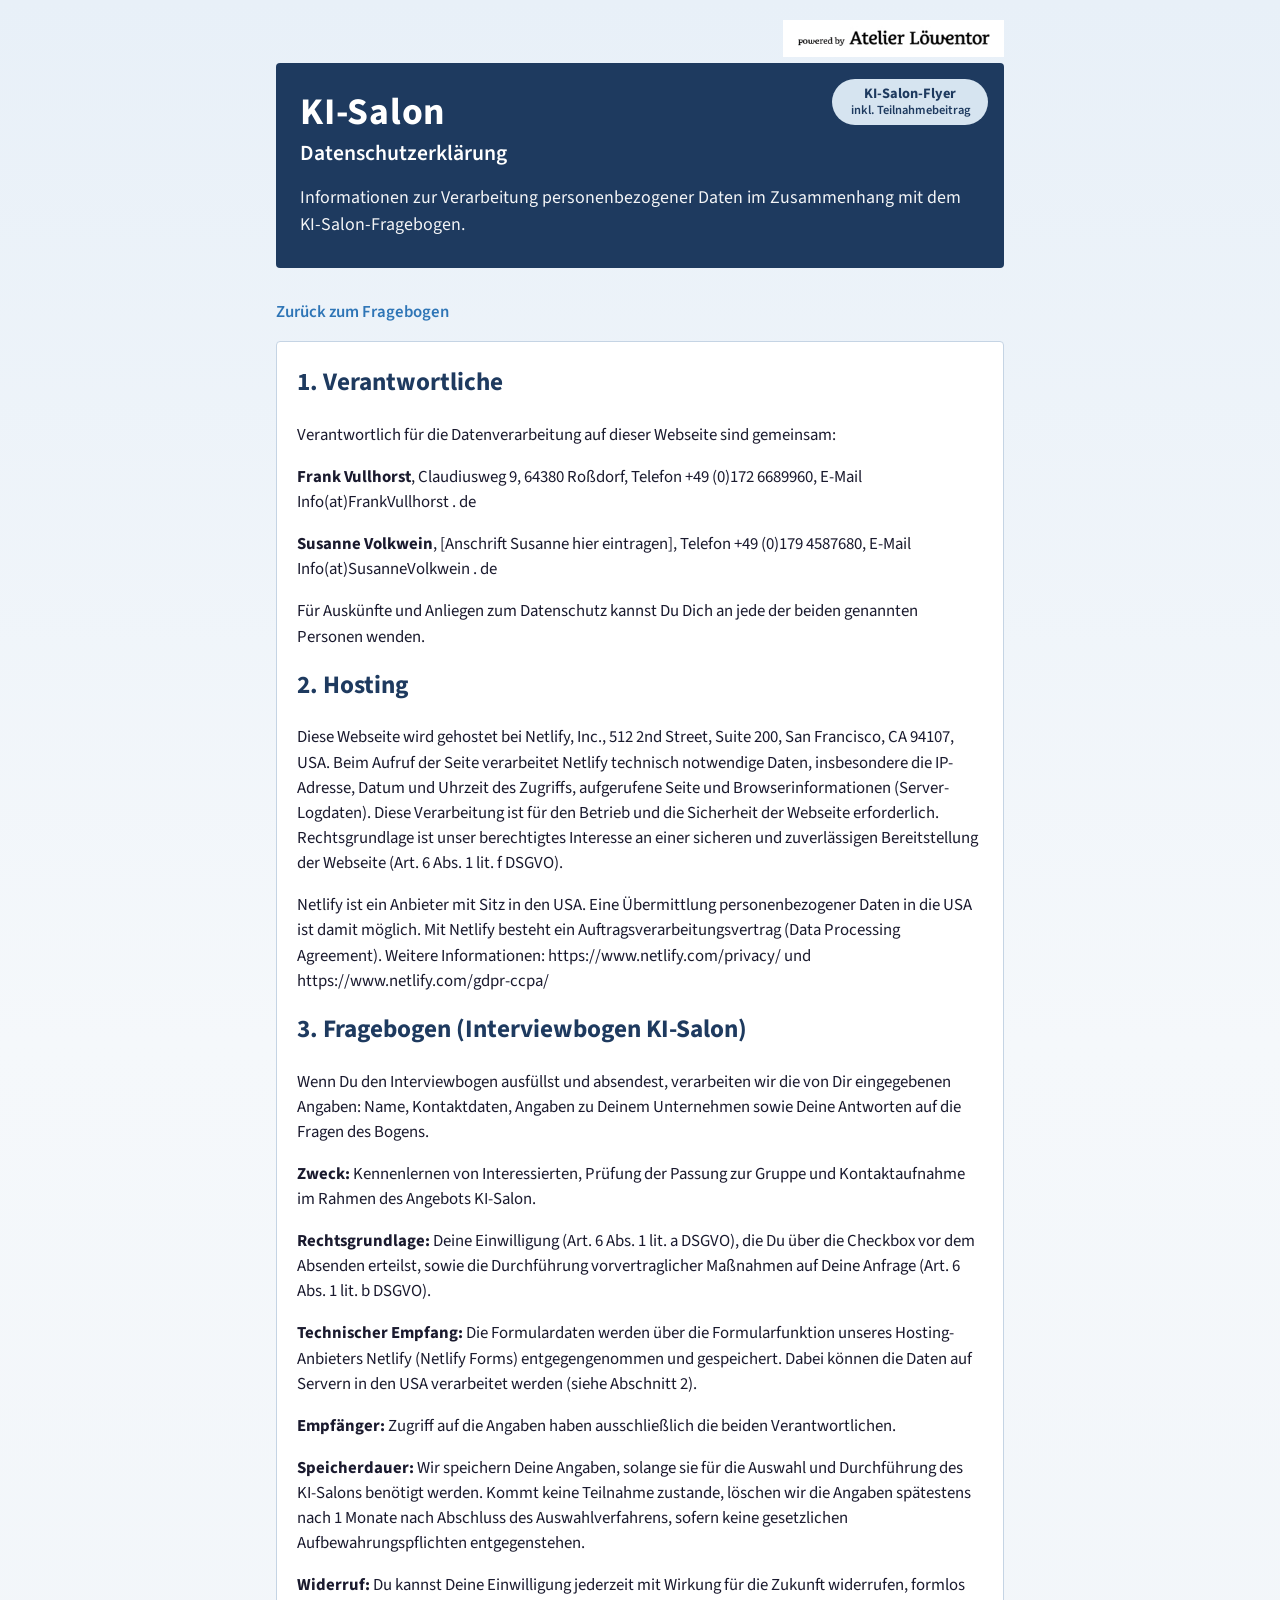
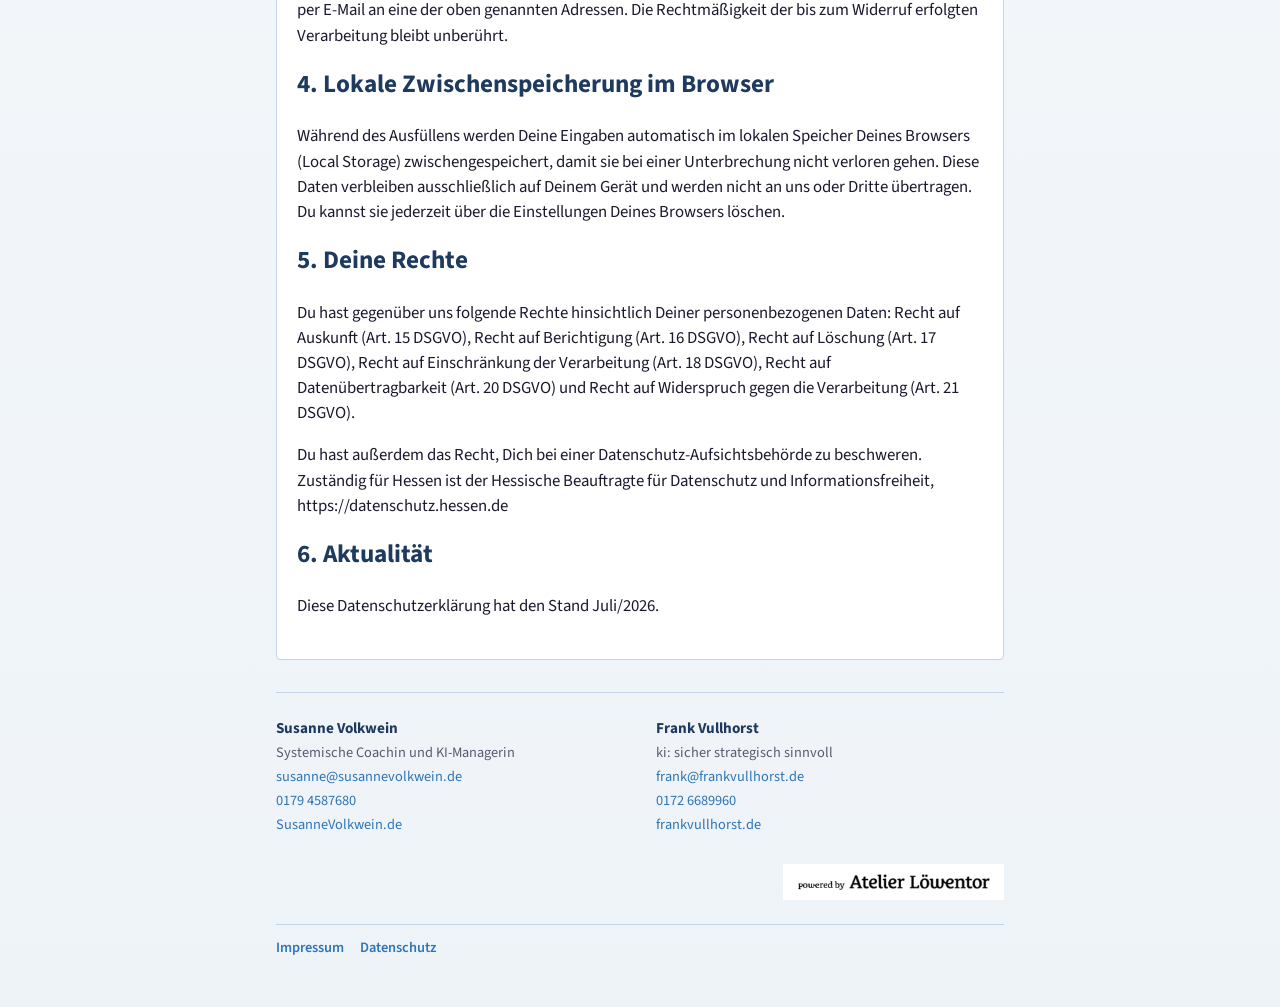
==== commit 52411bd2: "Flyer-Button auf zweizeiligen Hinweis inkl. Teilnahmebeitrag umstellen. Co-authored-by: Cursor <curs" ====
--- a/datenschutz.html
+++ b/datenschutz.html
@@ -22,7 +22,10 @@
       </a>
     </div>
     <header class="hero">
-      <a class="hero-action hero-flyer" href="assets/KI-Salon_Flyer.pdf" target="_blank" rel="noopener noreferrer">Flyer</a>
+      <a class="hero-action hero-flyer" href="assets/KI-Salon_Flyer.pdf" target="_blank" rel="noopener noreferrer">
+        <span class="hero-flyer-line">KI-Salon-Flyer</span>
+        <span class="hero-flyer-sub">inkl. Teilnahmebeitrag</span>
+      </a>
       <p class="hero-brand">KI-Salon</p>
       <h1 class="hero-title">Datenschutzerklärung</h1>
       <p class="hero-intro">Informationen zur Verarbeitung personenbezogener Daten im Zusammenhang mit dem KI-Salon-Fragebogen.</p>
--- a/css/styles.css
+++ b/css/styles.css
@@ -97,19 +97,32 @@
   top: 1rem;
   right: 1rem;
   display: inline-flex;
+  flex-direction: column;
   align-items: center;
   justify-content: center;
+  gap: 0.05rem;
   min-height: 40px;
-  padding: 0.4rem 1.1rem;
+  padding: 0.45rem 1.15rem;
   border-radius: 999px;
   background: var(--color-box-mid);
   color: var(--color-navy);
   font-weight: 700;
-  font-size: 0.95rem;
-  font-style: italic;
+  font-size: 0.9rem;
+  font-style: normal;
   text-decoration: none;
-  line-height: 1;
+  text-align: center;
+  line-height: 1.15;
   transition: background 0.15s ease, transform 0.1s ease;
+}
+
+.hero-flyer-line {
+  display: block;
+}
+
+.hero-flyer-sub {
+  display: block;
+  font-weight: 600;
+  font-size: 0.78rem;
 }
 
 .hero-action:hover,
@@ -125,7 +138,7 @@
 
 .hero-brand {
   margin: 0 0 0.35rem;
-  padding-right: 5.5rem;
+  padding-right: 10.5rem;
   font-size: clamp(1.85rem, 5vw, 2.35rem);
   font-weight: 700;
   letter-spacing: 0.02em;
@@ -134,7 +147,7 @@
 
 .hero-tagline {
   margin: 0 0 0.85rem;
-  padding-right: 5.5rem;
+  padding-right: 10.5rem;
   font-size: clamp(1rem, 2.5vw, 1.12rem);
   font-weight: 400;
   font-style: italic;
@@ -175,6 +188,63 @@
 
 .hero-offline-hint a:hover {
   color: var(--color-white);
+}
+
+/* Was Du mitnimmst */
+.benefit-section {
+  margin-bottom: 1.75rem;
+}
+
+.benefit-section .section-eyebrow {
+  margin-bottom: 0.85rem;
+}
+
+.benefit-lead {
+  margin: 0 0 0.85rem;
+  font-size: 1.02rem;
+  font-weight: 600;
+  color: var(--color-navy);
+  line-height: 1.4;
+}
+
+.benefit-list {
+  margin: 0 0 0.9rem;
+  padding-left: 1.2rem;
+  color: var(--color-text);
+  line-height: 1.5;
+}
+
+.benefit-list li {
+  margin-bottom: 0.4rem;
+}
+
+.benefit-list li:last-child {
+  margin-bottom: 0;
+}
+
+.benefit-note {
+  margin: 0;
+  font-size: 0.95rem;
+  color: var(--color-hint);
+  line-height: 1.45;
+}
+
+.benefit-motto {
+  margin-top: 1rem;
+  margin-bottom: 0;
+  font-weight: 600;
+  color: var(--color-navy);
+  letter-spacing: 0.01em;
+  text-align: center;
+}
+
+.benefit-casting {
+  margin: 1.1rem 0 0;
+  font-size: 0.88rem;
+  font-style: italic;
+  color: var(--color-hint);
+  line-height: 1.4;
+  text-align: right;
 }
 
 /* Status */
@@ -478,8 +548,77 @@
   margin-bottom: 2.25rem;
 }
 
+.termin-dates-block {
+  width: fit-content;
+  max-width: 100%;
+  margin: 0 0 1.1rem;
+}
+
 .termin-intro {
   margin-top: 0;
+  margin-bottom: 0.55rem;
+}
+
+.termin-schedule {
+  display: flex;
+  justify-content: space-between;
+  align-items: flex-start;
+  gap: 1.25rem 1.75rem;
+  width: 100%;
+  margin: 0;
+}
+
+.termin-date-list {
+  list-style: none;
+  margin: 0;
+  padding: 0;
+  flex: 0 1 auto;
+  display: grid;
+  gap: 0.35rem;
+}
+
+.termin-date-list li {
+  display: flex;
+  align-items: baseline;
+  gap: 0.65rem;
+  font-size: 0.95rem;
+  line-height: 1.35;
+  color: var(--color-text);
+}
+
+.termin-date-num {
+  flex: 0 0 1.25rem;
+  font-weight: 700;
+  color: var(--color-navy);
+}
+
+.termin-timeline-figure {
+  margin: 0;
+  flex: 0 0 auto;
+  align-self: flex-start;
+}
+
+.termin-timeline-figure img {
+  display: block;
+  width: 11rem;
+  max-width: 36vw;
+  height: auto;
+}
+
+.termin-capacity {
+  margin-bottom: 0.4rem;
+  font-weight: 600;
+}
+
+.termin-capacity-list {
+  margin: 0 0 0.25rem;
+  padding-left: 1.15rem;
+  color: var(--color-text);
+  font-size: 0.9rem;
+}
+
+.termin-capacity-list li {
+  margin-bottom: 0.25rem;
 }
 
 .termin-table-wrap {
@@ -908,16 +1047,20 @@
     top: 0.75rem;
     right: 0.75rem;
     min-height: 36px;
-    padding: 0.35rem 0.9rem;
-    font-size: 0.88rem;
+    padding: 0.4rem 0.85rem;
+    font-size: 0.8rem;
+  }
+
+  .hero-flyer-sub {
+    font-size: 0.7rem;
   }
 
   .hero-brand {
-    padding-right: 4.75rem;
+    padding-right: 9rem;
   }
 
   .hero-tagline {
-    padding-right: 4.75rem;
+    padding-right: 9rem;
     font-size: 0.95rem;
   }
 
@@ -945,6 +1088,21 @@
 
   .field-span-2 {
     grid-column: 1;
+  }
+
+  .termin-dates-block {
+    width: 100%;
+  }
+
+  .termin-schedule {
+    flex-direction: column;
+    align-items: flex-start;
+    gap: 1rem;
+  }
+
+  .termin-timeline-figure img {
+    width: min(100%, 12rem);
+    max-width: none;
   }
 
   .termin-table {
